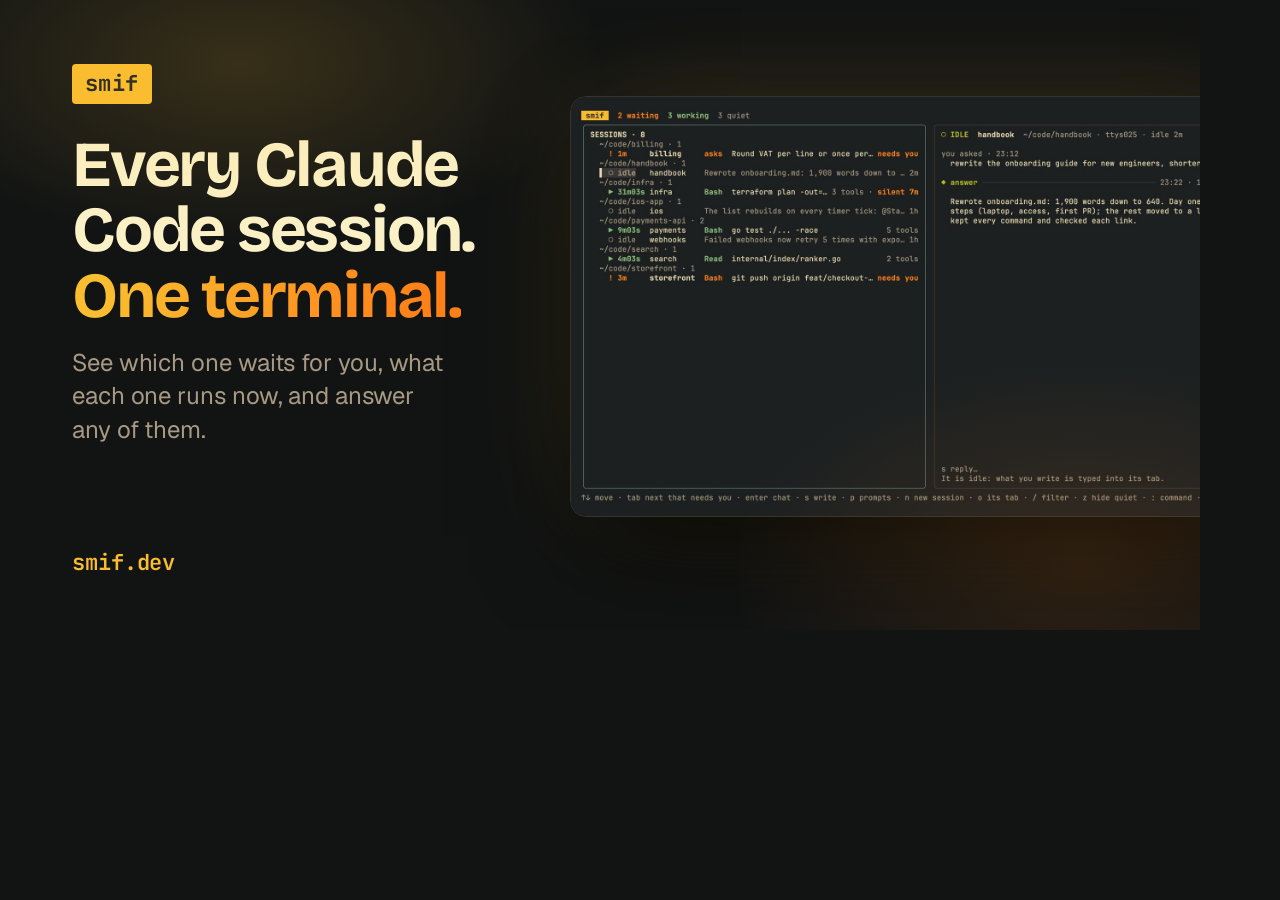
==== site/demo/og.html @ aadea9f7 "smif.dev landing page, recorded on staged sessions - site/: static page (no build, self-hosted fonts" ====
<!doctype html><html><head><meta charset="utf-8"><link rel="stylesheet" href="../styles.css">
<style>
body{width:1200px;height:630px;overflow:hidden;margin:0;background:#121414}
body::before{display:none}
.og{position:relative;width:1200px;height:630px;padding:64px 72px;overflow:hidden}
.og::after{content:"";position:absolute;inset:0;background:radial-gradient(520px 260px at 20% 10%,rgba(250,189,47,.16),transparent 70%),radial-gradient(500px 300px at 90% 90%,rgba(254,128,25,.12),transparent 70%);pointer-events:none}
.og h1{font:700 64px/1.02 var(--display);letter-spacing:-.035em;color:#fbf1c7;margin:28px 0 18px;max-width:11ch}
.og p{font:400 24px/1.4 var(--text);color:#a89984;max-width:24ch;margin:0}
.og .shot{position:absolute;right:-90px;top:96px;width:720px;border-radius:16px;overflow:hidden;border:1px solid rgba(235,219,178,.16);box-shadow:0 40px 100px -20px rgba(0,0,0,.9),0 0 120px -30px rgba(250,189,47,.3)}
.og .shot img{width:100%}
.og .url{position:absolute;left:72px;bottom:56px;font:600 22px/1 var(--mono);color:#fabd2f}
</style></head><body><div class="og">
<span class="badge badge--lg">smif</span>
<h1>Every Claude Code session. <span class="hl">One terminal.</span></h1>
<p>See which one waits for you, what each one runs now, and answer any of them.</p>
<div class="shot"><img src="../media/hero.jpg" alt=""></div>
<span class="url">smif.dev</span>
</div></body></html>
---- site/styles.css ----
/* smif.dev — Gruvbox dark, the product's own palette. */

@font-face { font-family: "Bricolage"; src: url(fonts/bricolage.woff2) format("woff2"); font-weight: 200 800; font-display: swap; }
@font-face { font-family: "Geist"; src: url(fonts/geist.woff2) format("woff2"); font-weight: 100 900; font-display: swap; }
@font-face { font-family: "JetBrains Mono"; src: url(fonts/jetbrains-mono.woff2) format("woff2"); font-weight: 100 800; font-display: swap; }

:root {
  --bg: #121414;
  --bg-2: #181a1b;
  --term: #1d2021;
  --panel: #232526;
  --panel-2: #2a2c2d;
  --line: rgba(235, 219, 178, .09);
  --line-2: rgba(235, 219, 178, .16);
  --fg: #ebdbb2;
  --fg-hi: #fbf1c7;
  --dim: #a89984;
  --mute: #7c6f64;
  --yellow: #fabd2f;
  --orange: #fe8019;
  --green: #b8bb26;
  --aqua: #8ec07c;
  --blue: #83a598;
  --red: #fb4934;
  --purple: #d3869b;

  --display: "Bricolage", ui-sans-serif, system-ui, sans-serif;
  --text: "Geist", ui-sans-serif, system-ui, -apple-system, "Segoe UI", sans-serif;
  --mono: "JetBrains Mono", ui-monospace, "SF Mono", Menlo, monospace;

  --r: 14px;
  --r-lg: 20px;
  --ease: cubic-bezier(.2, .7, .2, 1);
  color-scheme: dark;
}

*, *::before, *::after { box-sizing: border-box; }
html { overflow-x: clip; scroll-behavior: smooth; scroll-padding-top: 76px; -webkit-text-size-adjust: 100%; }
body {
  margin: 0; background: var(--bg); color: var(--fg);
  font: 400 17px/1.6 var(--text); letter-spacing: -.005em;
  -webkit-font-smoothing: antialiased; text-rendering: optimizeLegibility;
  overflow-x: clip;
}
body::before { /* film grain */
  content: ""; position: fixed; inset: 0; pointer-events: none; z-index: 100; opacity: .035;
  background-image: url("data:image/svg+xml;utf8,<svg xmlns='http://www.w3.org/2000/svg' width='160' height='160'><filter id='n'><feTurbulence type='fractalNoise' baseFrequency='.9' numOctaves='3' stitchTiles='stitch'/></filter><rect width='100%' height='100%' filter='url(%23n)'/></svg>");
}
img, video, svg { display: block; max-width: 100%; }
a { color: var(--yellow); text-decoration: none; }
a:hover { text-decoration: underline; text-underline-offset: 3px; }
code, kbd, pre { font-family: var(--mono); }
:not(pre) > code { font-size: .88em; color: var(--fg-hi); background: rgba(235, 219, 178, .07); border: 1px solid var(--line); padding: .08em .38em; border-radius: 6px; }
kbd {
  display: inline-block; min-width: 1.7em; padding: .05em .45em; font-size: .8em; line-height: 1.5; text-align: center;
  color: var(--fg-hi); background: linear-gradient(#34373a, #2a2c2e); border: 1px solid #45484b; border-bottom-width: 2px; border-radius: 6px;
}
:focus-visible { outline: 2px solid var(--yellow); outline-offset: 3px; border-radius: 6px; }
.skip { position: absolute; left: -999px; top: 8px; background: var(--yellow); color: #1d2021; padding: 8px 12px; border-radius: 8px; z-index: 200; }
.skip:focus { left: 12px; }

.wrap { width: min(1160px, 100% - 32px); margin-inline: auto; }
.wrap--wide { width: min(1320px, 100% - 32px); }
.wrap--narrow { width: min(820px, 100% - 32px); }

/* ---------- brand ---------- */
.badge {
  display: inline-block; font: 700 15px/1 var(--mono); letter-spacing: .02em;
  color: #1d2021; background: var(--yellow); padding: 6px 9px 6px; border-radius: 4px;
}
.badge--lg { font-size: 22px; padding: 9px 13px; }
.badge--xl { font-size: 34px; padding: 12px 18px; border-radius: 6px; box-shadow: 0 0 80px rgba(250, 189, 47, .35); }

/* ---------- nav ---------- */
.nav { position: sticky; top: 0; z-index: 50; backdrop-filter: saturate(1.4) blur(14px); -webkit-backdrop-filter: saturate(1.4) blur(14px);
  background: rgba(18, 20, 20, .72); border-bottom: 1px solid transparent; transition: border-color .3s; }
.nav.is-scrolled { border-bottom-color: var(--line); }
.nav__in { display: flex; align-items: center; gap: 24px; height: 64px; }
.brand:hover { text-decoration: none; }
.nav__links { display: flex; gap: 4px; margin-left: auto; }
.nav__links a { color: var(--dim); font-size: 15px; padding: 6px 12px; border-radius: 8px; transition: color .2s, background .2s; }
.nav__links a:hover, .nav__links a.is-active { color: var(--fg-hi); background: rgba(235, 219, 178, .06); text-decoration: none; }
@media (max-width: 820px) { .nav__links { display: none; } .nav .btn { margin-left: auto; } }

/* ---------- buttons, commands ---------- */
.btn { display: inline-flex; align-items: center; gap: 8px; font: 600 15px/1 var(--text); padding: 14px 20px; border-radius: 12px; border: 1px solid transparent; cursor: pointer; transition: transform .2s var(--ease), background .2s, border-color .2s, box-shadow .2s; }
.btn:hover { text-decoration: none; transform: translateY(-1px); }
.btn--primary { color: #1d2021; background: var(--yellow); box-shadow: 0 8px 30px -8px rgba(250, 189, 47, .55); }
.btn--primary:hover { box-shadow: 0 12px 36px -8px rgba(250, 189, 47, .7); }
.btn--ghost { color: var(--fg); border-color: var(--line-2); background: rgba(235, 219, 178, .03); }
.btn--ghost:hover { border-color: rgba(235, 219, 178, .3); }
.btn--sm { padding: 9px 13px; font-size: 14px; border-radius: 10px; }

.cmd {
  display: flex; align-items: center; gap: 12px; min-width: 0;
  font: 500 15px/1.4 var(--mono); color: var(--fg-hi);
  background: var(--term); border: 1px solid var(--line-2); border-radius: 12px; padding: 12px 10px 12px 16px;
  box-shadow: inset 0 1px 0 rgba(255, 255, 255, .03);
}
.cmd code { background: none; border: 0; padding: 0; font-size: inherit; white-space: nowrap; overflow-x: auto; scrollbar-width: none; flex: 1; min-width: 0; }
.cmd code::-webkit-scrollbar { display: none; }
.cmd__prompt { color: var(--green); user-select: none; }
.cmd__copy { flex: none; display: grid; place-items: center; width: 34px; height: 34px; color: var(--dim); background: transparent; border: 1px solid var(--line); border-radius: 8px; cursor: pointer; transition: color .2s, border-color .2s, background .2s; }
.cmd__copy:hover { color: var(--fg-hi); border-color: var(--line-2); background: rgba(235, 219, 178, .05); }
.cmd__copy.is-done { color: var(--green); border-color: rgba(184, 187, 38, .5); }
.cmd--plain { padding-right: 16px; }
.cmd__note { color: var(--mute); font-size: 13px; white-space: nowrap; }
.cmd__note code { font-size: 12px; }

/* ---------- hero ---------- */
.hero { position: relative; padding: 88px 0 40px; isolation: isolate; }
.hero__glow { position: absolute; inset: -120px 0 auto; height: 760px; z-index: -1; pointer-events: none;
  background:
    radial-gradient(600px 300px at 50% 18%, rgba(250, 189, 47, .16), transparent 70%),
    radial-gradient(500px 260px at 18% 40%, rgba(142, 192, 124, .09), transparent 70%),
    radial-gradient(520px 260px at 84% 36%, rgba(254, 128, 25, .10), transparent 70%);
  mask-image: linear-gradient(#000 55%, transparent);
}
.hero__glow::after { content: ""; position: absolute; inset: 0;
  background-image: linear-gradient(var(--line) 1px, transparent 1px), linear-gradient(90deg, var(--line) 1px, transparent 1px);
  background-size: 56px 56px; mask-image: radial-gradient(700px 380px at 50% 30%, #000, transparent 75%); opacity: .55; }
.hero__copy { text-align: center; }
.pill { display: inline-flex; align-items: center; gap: 9px; margin: 0 0 26px; font: 500 13px/1 var(--mono); color: var(--dim);
  padding: 8px 14px; border: 1px solid var(--line-2); border-radius: 99px; background: rgba(35, 37, 38, .6); }
.dot { width: 8px; height: 8px; border-radius: 50%; display: inline-block; }
.dot--live { background: var(--green); box-shadow: 0 0 0 0 rgba(184, 187, 38, .6); animation: live 2s infinite; }
@keyframes live { 0% { box-shadow: 0 0 0 0 rgba(184, 187, 38, .55); } 70% { box-shadow: 0 0 0 9px rgba(184, 187, 38, 0); } 100% { box-shadow: 0 0 0 0 rgba(184, 187, 38, 0); } }
.hero__title { font: 700 clamp(40px, 6.6vw, 82px)/1.02 var(--display); letter-spacing: -.035em; margin: 0 auto 24px; color: var(--fg-hi); max-width: 15ch; text-wrap: balance; }
.hl { background: linear-gradient(100deg, var(--yellow) 10%, var(--orange) 90%); -webkit-background-clip: text; background-clip: text; color: transparent; }
.hero__lede { font-size: clamp(17px, 1.6vw, 20px); color: var(--dim); max-width: 62ch; margin: 0 auto 34px; text-wrap: pretty; }
.hero__cta { display: flex; justify-content: center; align-items: stretch; gap: 12px; flex-wrap: wrap; }
.hero__cta .cmd { max-width: min(560px, 100%); }
.facts { display: flex; justify-content: center; flex-wrap: wrap; gap: 6px 22px; list-style: none; padding: 0; margin: 26px 0 64px; font: 500 13px/1 var(--mono); color: var(--mute); }
.facts li::before { content: "✓ "; color: var(--aqua); }
.note { text-align: center; color: var(--mute); font-size: 14px; margin: 18px auto 0; max-width: 70ch; }

/* ---------- terminal frame ---------- */
.term { margin: 0; border-radius: var(--r-lg); background: var(--term); border: 1px solid var(--line-2); overflow: hidden;
  box-shadow: 0 1px 0 rgba(255, 255, 255, .04) inset, 0 40px 120px -30px rgba(0, 0, 0, .8), 0 0 0 1px rgba(0, 0, 0, .4); }
.term--hero { box-shadow: 0 1px 0 rgba(255, 255, 255, .04) inset, 0 50px 140px -30px rgba(0, 0, 0, .9), 0 0 120px -40px rgba(250, 189, 47, .25); }
.term__bar { display: flex; align-items: center; gap: 12px; height: 40px; padding: 0 14px; background: linear-gradient(#26292a, #212324); border-bottom: 1px solid rgba(0, 0, 0, .5); }
.term__lights { display: flex; gap: 8px; }
.term__lights i { width: 12px; height: 12px; border-radius: 50%; background: #45484b; }
.term__lights i:nth-child(1) { background: #fb4934cc; } .term__lights i:nth-child(2) { background: #fabd2fcc; } .term__lights i:nth-child(3) { background: #b8bb26cc; }
.term__title { flex: 1; text-align: center; font: 500 13px/1 var(--mono); color: var(--mute); margin-right: 52px; }
.term__sound { width: 30px; height: 26px; display: grid; place-items: center; color: var(--dim); background: transparent; border: 1px solid var(--line); border-radius: 7px; cursor: pointer; }
.term__sound:hover { color: var(--fg-hi); }
.term__sound .i-play { display: none; }
.term.is-paused .term__sound .i-play { display: block; }
.term.is-paused .term__sound .i-pause { display: none; }
.term--hero .term__title { margin-right: 22px; }
.term__screen { position: relative; aspect-ratio: 1680 / 980; background: var(--term); }
.term__video { width: 100%; height: 100%; object-fit: cover; }

.callout { position: absolute; left: 50%; bottom: 7%; transform: translate(-50%, 12px); opacity: 0; display: flex; align-items: center; gap: 10px;
  max-width: min(92%, 620px); padding: 11px 16px; font: 500 15px/1.35 var(--text); color: var(--fg-hi);
  background: rgba(24, 26, 27, .86); backdrop-filter: blur(10px); -webkit-backdrop-filter: blur(10px);
  border: 1px solid var(--line-2); border-radius: 12px; box-shadow: 0 20px 50px -10px rgba(0, 0, 0, .7);
  transition: opacity .35s var(--ease), transform .35s var(--ease); pointer-events: none; }
.callout.is-on { opacity: 1; transform: translate(-50%, 0); }
.callout__glyph { flex: none; font: 700 15px/1 var(--mono); width: 26px; height: 26px; display: grid; place-items: center; border-radius: 7px; background: rgba(235, 219, 178, .08); }
.callout[data-k="wait"] .callout__glyph { color: var(--orange); background: rgba(254, 128, 25, .14); }
.callout[data-k="work"] .callout__glyph { color: var(--green); background: rgba(184, 187, 38, .14); }
.callout[data-k="new"] .callout__glyph { color: var(--yellow); background: rgba(250, 189, 47, .14); }
.callout[data-k="key"] .callout__glyph { color: var(--aqua); background: rgba(142, 192, 124, .14); }

.chapters { display: flex; gap: 6px; padding: 12px 14px 14px; background: #191b1c; border-top: 1px solid rgba(0, 0, 0, .5); overflow-x: auto; scrollbar-width: none; }
.chapters::-webkit-scrollbar { display: none; }
.chap { flex: 1 0 auto; min-width: 92px; text-align: left; padding: 8px 10px 9px; border: 0; border-radius: 9px; background: transparent; color: var(--mute); cursor: pointer; font: 500 12px/1.2 var(--mono); position: relative; transition: background .2s, color .2s; }
.chap:hover { background: rgba(235, 219, 178, .05); color: var(--dim); }
.chap.is-on { color: var(--fg-hi); }
.chap__bar { display: block; height: 3px; border-radius: 3px; margin-bottom: 7px; background: rgba(235, 219, 178, .1); overflow: hidden; }
.chap__bar i { display: block; height: 100%; width: 0; background: var(--yellow); border-radius: 3px; }
.chap.is-done .chap__bar i { width: 100%; background: rgba(250, 189, 47, .45); }

/* ---------- sections ---------- */
.section { padding: 120px 0; position: relative; }
.section--alt { background: linear-gradient(var(--bg-2), var(--bg-2)); border-block: 1px solid var(--line); }
.eyebrow { font: 600 13px/1 var(--mono); letter-spacing: .12em; text-transform: uppercase; color: var(--yellow); margin: 0 0 18px; }
.h2 { font: 700 clamp(32px, 4.4vw, 54px)/1.06 var(--display); letter-spacing: -.03em; color: var(--fg-hi); margin: 0 0 22px; text-wrap: balance; }
.h2 .dim { color: var(--mute); }
.lede { font-size: 19px; color: var(--dim); max-width: 64ch; margin: 0 0 56px; }
h3 { font: 650 20px/1.25 var(--display); letter-spacing: -.015em; color: var(--fg-hi); margin: 0 0 8px; }
p { margin: 0 0 12px; }

/* why: tabs */
.tabs-demo { position: relative; margin: 44px 0 40px; padding: 18px; border: 1px solid var(--line); border-radius: var(--r-lg); background: var(--bg-2); overflow: hidden; }
.tabbar { display: flex; gap: 6px; overflow: hidden; }
.tab { flex: 1 0 120px; position: relative; padding: 11px 14px 11px 30px; font: 500 13px/1 var(--mono); color: var(--mute); background: var(--panel); border: 1px solid var(--line); border-radius: 10px 10px 4px 4px; white-space: nowrap; }
.tab::before { content: ""; position: absolute; left: 13px; top: 50%; width: 7px; height: 7px; margin-top: -3.5px; border-radius: 50%; background: #504945; }
.tab--busy::before { background: var(--green); animation: blink 1.4s var(--d) infinite; }
.tab--waiting { color: var(--fg); }
.tab--waiting::before { background: var(--orange); animation: pulse 1.6s var(--d) infinite; }
@keyframes blink { 50% { opacity: .25; } }
@keyframes pulse { 0%, 100% { box-shadow: 0 0 0 0 rgba(254, 128, 25, .7); } 60% { box-shadow: 0 0 0 7px rgba(254, 128, 25, 0); } }
.tabs-demo__q { display: grid; place-items: center; height: 120px; font: 600 clamp(18px, 2.4vw, 26px)/1 var(--mono); color: var(--mute); }
.tabs-demo__q span { animation: qfade 4s infinite; }
@keyframes qfade { 0%, 100% { opacity: .35; } 50% { opacity: 1; color: var(--dim); } }

.grid3 { display: grid; grid-template-columns: repeat(3, 1fr); gap: 18px; }
.pain { min-width: 0; padding: 26px; border: 1px solid var(--line); border-radius: var(--r); background: var(--bg-2); }
.pain p { color: var(--dim); margin: 0; }
.punch { font: 600 clamp(20px, 2.4vw, 28px)/1.3 var(--display); letter-spacing: -.02em; color: var(--fg-hi); margin: 72px 0 32px; max-width: 32ch; }

.states { display: grid; grid-template-columns: repeat(2, 1fr); gap: 18px; }
.state { min-width: 0; padding: 22px 24px 20px; border: 1px solid var(--line); border-radius: var(--r); background: var(--bg-2); transition: border-color .3s, transform .3s var(--ease); }
.state:hover { transform: translateY(-2px); border-color: var(--line-2); }
.state p { color: var(--dim); margin: 0; }
.row { display: flex; align-items: center; gap: 12px; margin: 0 0 18px; padding: 12px 14px; font: 500 14px/1.2 var(--mono); background: var(--term); border: 1px solid var(--line); border-radius: 10px; white-space: nowrap; overflow: hidden; }
.row .g { font-weight: 700; width: 12px; }
.row .t { width: 52px; }
.row b { color: var(--fg-hi); width: 92px; flex: none; overflow: hidden; text-overflow: ellipsis; }
.row em { font-style: normal; font-weight: 600; }
.row .m { color: var(--dim); overflow: hidden; text-overflow: ellipsis; flex: 1; min-width: 0; }
.row .m--b { color: var(--fg-hi); font-weight: 600; }
.row .c { color: var(--mute); }
.row .tag { color: var(--orange); font-weight: 700; }
.state--wait .g, .state--wait .t, .state--wait em { color: var(--orange); }
.state--work .g, .state--work .t, .state--work em { color: var(--green); }
.state--new .g, .state--new .t { color: var(--yellow); }
.state--idle .g, .state--idle .t { color: var(--mute); }
.state--wait .g { animation: blink 1.6s infinite; }

/* how: flow */
.flow { display: grid; grid-template-columns: 1fr 110px .9fr 110px 1fr; align-items: center; margin-bottom: 72px; }
.flow__col { display: grid; gap: 12px; }
.flow__head { font: 600 12px/1 var(--mono); letter-spacing: .12em; text-transform: uppercase; color: var(--mute); margin: 0 0 4px; }
.node { padding: 14px 16px; border: 1px solid var(--line-2); border-radius: 12px; background: var(--panel); }
.node code { background: none; border: 0; padding: 0; display: block; color: var(--fg-hi); font-size: 14px; margin-bottom: 4px; }
.node span { color: var(--mute); font-size: 14px; }
.node--out code { color: var(--yellow); }
.flow__wire { height: 300px; }
.flow__wire svg { width: 100%; height: 100%; overflow: visible; }
.wire { fill: none; stroke: var(--line-2); stroke-width: 1.5; stroke-dasharray: 4 6; animation: dash 1.2s linear infinite; vector-effect: non-scaling-stroke; }
@keyframes dash { to { stroke-dashoffset: -20; } }
.pkt { fill: var(--yellow); filter: drop-shadow(0 0 6px rgba(250, 189, 47, .9)); }
.pkt--b { fill: var(--green); filter: drop-shadow(0 0 6px rgba(184, 187, 38, .9)); }
.pkt--c { fill: var(--orange); filter: drop-shadow(0 0 6px rgba(254, 128, 25, .9)); }
.pkt--d { fill: var(--aqua); filter: drop-shadow(0 0 6px rgba(142, 192, 124, .9)); }
.core { position: relative; text-align: center; padding: 34px 20px 28px; border-radius: 20px; border: 1px solid rgba(250, 189, 47, .35);
  background: radial-gradient(120% 90% at 50% 0%, rgba(250, 189, 47, .12), transparent 60%), var(--panel); }
.core p { color: var(--dim); margin: 14px 0 10px; font-weight: 600; }
.core ul { list-style: none; margin: 0; padding: 0; font: 500 13px/1.9 var(--mono); color: var(--mute); }
.core__pulse { position: absolute; inset: -1px; border-radius: 20px; border: 1px solid rgba(250, 189, 47, .5); animation: ring 2.6s var(--ease) infinite; }
@keyframes drop { to { top: calc(100% - 13px); } }
@keyframes ring { 0% { opacity: .8; transform: scale(1); } 100% { opacity: 0; transform: scale(1.12); } }

.steps { list-style: none; padding: 0; margin: 0; display: grid; grid-template-columns: repeat(3, 1fr); gap: 18px; }
.steps li { display: flex; gap: 16px; padding: 24px; border: 1px solid var(--line); border-radius: var(--r); background: var(--bg); }
.steps p { color: var(--dim); margin: 0; }
.steps__n { flex: none; display: grid; place-items: center; width: 34px; height: 34px; border-radius: 10px; font: 700 15px/1 var(--mono); color: #1d2021; background: var(--yellow); }

/* features: bento */
.bento { display: grid; grid-template-columns: repeat(3, 1fr); gap: 18px; margin-top: 48px; }
.card { min-width: 0; position: relative; padding: 28px; border: 1px solid var(--line); border-radius: var(--r-lg); background: linear-gradient(180deg, rgba(235, 219, 178, .025), transparent 40%), var(--bg-2); overflow: hidden; transition: border-color .3s, transform .3s var(--ease); }
.card:hover { border-color: var(--line-2); }
.card > p, .card__copy p { color: var(--dim); }
.card--wide { grid-column: 1 / -1; display: grid; grid-template-columns: .85fr 1.4fr; gap: 36px; align-items: center; padding: 36px; }
.card--wide h3 { font-size: 30px; }
.term--card { border-radius: 14px; }
.term--card .term__bar { height: 34px; }
.term--card .term__title { margin-right: 52px; }

.toasts { position: relative; height: 190px; margin-top: 18px; }
.toast { position: absolute; left: 0; right: 0; top: 0; display: grid; gap: 2px; padding: 12px 14px 12px 54px; font-size: 13.5px; line-height: 1.35;
  background: rgba(58, 60, 62, .75); backdrop-filter: blur(16px); -webkit-backdrop-filter: blur(16px); border: 1px solid rgba(255, 255, 255, .08); border-radius: 16px;
  box-shadow: 0 14px 30px -12px rgba(0, 0, 0, .7); opacity: 0; transform: translateY(-14px) scale(.97); }
.toast::before { content: ""; position: absolute; left: 13px; top: 13px; width: 30px; height: 30px; border-radius: 8px; background: var(--yellow) url("data:image/svg+xml;utf8,<svg xmlns='http://www.w3.org/2000/svg' viewBox='0 0 30 30'><text x='15' y='20' font-family='monospace' font-weight='700' font-size='12' text-anchor='middle' fill='%231d2021'>smif</text></svg>") center/100% no-repeat; }
.toast b { color: var(--fg-hi); font-weight: 600; }
.toast span:not(.toast__app) { color: var(--dim); }
.toast__app { position: absolute; right: 14px; top: 12px; font-size: 11px; color: var(--mute); }
.card.is-in .toast { animation: toast 9s var(--ease) infinite; }
.card.is-in .toast:nth-child(2) { animation-delay: 3s; }
.card.is-in .toast:nth-child(3) { animation-delay: 6s; }
@keyframes toast {
  0% { opacity: 0; transform: translateY(-14px) scale(.97); }
  4%, 30% { opacity: 1; transform: translateY(0) scale(1); }
  36%, 62% { opacity: .85; transform: translateY(64px) scale(.97); }
  68%, 94% { opacity: .5; transform: translateY(124px) scale(.94); }
  100% { opacity: 0; transform: translateY(150px) scale(.92); }
}

.code { margin: 18px 0 0; padding: 16px 18px; font-size: 13px; line-height: 1.75; color: var(--fg); background: var(--term); border: 1px solid var(--line); border-radius: 12px; overflow-x: auto; }
.code .k { color: var(--orange); } .code .n { color: var(--aqua); } .code .s { color: var(--green); }

.statusline { margin-top: 22px; display: flex; flex-wrap: wrap; align-items: center; gap: 8px; padding: 12px 14px; font: 500 13px/1.4 var(--mono); background: var(--term); border: 1px solid var(--line); border-radius: 10px; }
.sl__model { color: var(--purple); } .sl__dir { color: var(--blue); } .sl__sep { color: #504945; }
.sl__wait { color: var(--orange); font-weight: 700; } .sl__new { color: var(--yellow); font-weight: 700; }
.card.is-in .sl__wait { animation: blink 1.8s 3; }

.newsess { margin-top: 22px; display: flex; align-items: center; gap: 12px; padding: 12px 14px; font: 500 13px/1.4 var(--mono); color: var(--dim); background: var(--term); border: 1px solid var(--line); border-radius: 10px; overflow: hidden; white-space: nowrap; }
.ns__k { flex: none; display: grid; place-items: center; width: 26px; height: 26px; border-radius: 6px; color: #1d2021; background: var(--aqua); font-weight: 700; }
.ns__line { overflow: hidden; text-overflow: ellipsis; }
.ns__type { color: var(--fg-hi); }
.caret { display: inline-block; width: 8px; height: 15px; margin-left: 1px; vertical-align: -2px; background: var(--fg); animation: caret 1s steps(1) infinite; }
@keyframes caret { 50% { opacity: 0; } }

.mail { margin-top: 22px; display: grid; grid-template-columns: auto 1fr auto; align-items: center; gap: 12px; padding: 14px; font: 500 13px/1.3 var(--mono); background: var(--term); border: 1px solid var(--line); border-radius: 10px; }
.mail__a, .mail__b { padding: 6px 9px; border-radius: 7px; background: var(--panel-2); color: var(--fg-hi); }
.mail__arrow { position: relative; height: 2px; background: var(--line-2); }
.mail__arrow i { position: absolute; top: -4px; left: 0; width: 10px; height: 10px; border-radius: 3px; background: var(--yellow); box-shadow: 0 0 10px rgba(250, 189, 47, .8); }
.card.is-in .mail__arrow i { animation: envelope 2.6s var(--ease) infinite; }
@keyframes envelope { 0% { left: 0; opacity: 0; } 10% { opacity: 1; } 80% { left: calc(100% - 10px); opacity: 1; } 100% { left: calc(100% - 10px); opacity: 0; } }
.mail__msg { grid-column: 1 / -1; color: var(--green); }

/* keys */
.keys { margin-top: 44px; display: grid; grid-template-columns: 1.3fr 1fr; gap: 36px; align-items: center; }
.keys__board { display: grid; grid-template-columns: repeat(6, minmax(0, 1fr)); gap: 10px; }
.key { height: 64px; font: 600 17px/1 var(--mono); color: var(--fg-hi); cursor: pointer;
  background: linear-gradient(180deg, #34373a, #2a2c2e); border: 1px solid #45484b; border-bottom-width: 4px; border-radius: 12px;
  box-shadow: 0 8px 20px -10px rgba(0, 0, 0, .8); transition: transform .08s, border-bottom-width .08s, background .2s, color .2s, box-shadow .2s; }
.key--wide { grid-column: span 2; }
.key:hover { color: var(--yellow); }
.key.is-down { transform: translateY(3px); border-bottom-width: 1px; background: linear-gradient(180deg, #3d3a2a, #33301f); color: var(--yellow); box-shadow: 0 0 30px -6px rgba(250, 189, 47, .5); }
.keys__desc { min-height: 5em; margin: 0; font: 500 clamp(18px, 2vw, 22px)/1.45 var(--display); color: var(--fg); padding: 26px; border: 1px solid var(--line); border-radius: var(--r-lg); background: var(--bg); }
.keys__desc b { display: block; font: 700 14px/1 var(--mono); color: var(--yellow); margin-bottom: 10px; }

/* principles */
.grid4 { display: grid; grid-template-columns: repeat(4, 1fr); gap: 18px; margin-top: 44px; }
.principle { padding: 26px; border: 1px solid var(--line); border-radius: var(--r); background: var(--bg-2); }
.principle p { color: var(--dim); margin: 0; font-size: 16px; }
.principle__i { display: grid; place-items: center; width: 42px; height: 42px; margin-bottom: 18px; border-radius: 12px; font-size: 20px; background: rgba(250, 189, 47, .1); color: var(--yellow); border: 1px solid rgba(250, 189, 47, .2); }

/* install */
.install { margin-top: 36px; padding: 28px; border: 1px solid var(--line-2); border-radius: var(--r-lg); background: var(--bg); }
.install__tabs { display: inline-flex; gap: 4px; padding: 4px; margin-bottom: 16px; border: 1px solid var(--line); border-radius: 11px; background: var(--bg-2); }
.install__tabs button { font: 600 14px/1 var(--text); color: var(--dim); background: transparent; border: 0; padding: 9px 14px; border-radius: 8px; cursor: pointer; }
.install__tabs button[aria-selected="true"] { color: #1d2021; background: var(--yellow); }
.install__then { list-style: none; padding: 0; margin: 14px 0 0; display: grid; gap: 10px; }
.install__req { color: var(--mute); font-size: 14px; margin: 18px 0 0; }

/* faq */
.faq { margin-top: 32px; border-top: 1px solid var(--line); }
.faq details { border-bottom: 1px solid var(--line); }
.faq summary { list-style: none; cursor: pointer; padding: 22px 40px 22px 0; position: relative; font: 600 19px/1.35 var(--display); color: var(--fg-hi); }
.faq summary::-webkit-details-marker { display: none; }
.faq summary::after { content: "+"; position: absolute; right: 4px; top: 50%; transform: translateY(-50%); font: 400 26px/1 var(--mono); color: var(--yellow); transition: transform .25s var(--ease); }
.faq details[open] summary::after { transform: translateY(-50%) rotate(45deg); }
.faq details p { color: var(--dim); margin: 0 0 24px; max-width: 68ch; }

/* final */
.final { padding: 140px 0; text-align: center; position: relative; overflow: hidden; }
.final::before { content: ""; position: absolute; inset: auto 0 -260px; height: 520px; background: radial-gradient(600px 260px at 50% 50%, rgba(250, 189, 47, .12), transparent 70%); pointer-events: none; }
.final__in { position: relative; display: grid; justify-items: center; gap: 24px; }
.final .cmd { max-width: min(560px, 100%); width: 100%; }
.final .h2 { margin: 6px 0 4px; }

.foot { border-top: 1px solid var(--line); padding: 34px 0 48px; color: var(--mute); font-size: 14px; }
.foot__in { display: grid; gap: 6px; }
.foot .badge { font-size: 12px; padding: 4px 6px; margin-right: 4px; }
.foot__legal { font-size: 13px; }

.toast-copy { position: fixed; left: 50%; bottom: 28px; transform: translate(-50%, 20px); opacity: 0; z-index: 120; padding: 10px 16px; font: 600 14px/1 var(--text); color: #1d2021; background: var(--green); border-radius: 10px; transition: opacity .25s, transform .25s var(--ease); pointer-events: none; }
.toast-copy.is-on { opacity: 1; transform: translate(-50%, 0); }

/* reveal on scroll */
.reveal { opacity: 0; transform: translateY(22px); transition: opacity .8s var(--ease), transform .8s var(--ease); transition-delay: var(--rd, 0s); }
.reveal.is-in { opacity: 1; transform: none; }
.no-js .reveal { opacity: 1; transform: none; }

/* ---------- responsive ---------- */
@media (max-width: 1000px) {
  .flow { grid-template-columns: 1fr; gap: 0; }
  .flow__wire { height: 64px; width: 100%; position: relative; }
  .flow__wire svg { display: none; }
  .flow__wire::before { content: ""; position: absolute; left: 50%; top: 6px; bottom: 6px; border-left: 1.5px dashed var(--line-2); }
  .flow__wire::after { content: ""; position: absolute; left: calc(50% - 3px); top: 6px; width: 7px; height: 7px; border-radius: 50%; background: var(--yellow); box-shadow: 0 0 8px rgba(250, 189, 47, .9); animation: drop 1.6s linear infinite; }
  .core { margin: 0 auto; width: min(360px, 100%); }
  .bento { grid-template-columns: 1fr 1fr; }
  .card--wide { grid-template-columns: 1fr; }
  .grid4 { grid-template-columns: 1fr 1fr; }
  .keys { grid-template-columns: 1fr; }
}
@media (max-width: 720px) {
  body { font-size: 16px; }
  .hero { padding-top: 56px; }
  .section { padding: 84px 0; }
  .grid3, .steps, .states, .bento, .grid4 { grid-template-columns: 1fr; }
  .card, .card--wide { padding: 22px; }
  .hero__cta { flex-direction: column; align-items: stretch; }
  .hero__cta .btn { justify-content: center; }
  .cmd { font-size: 13px; }
  .cmd__note { display: none; }
  .callout { font-size: 12.5px; padding: 8px 11px; bottom: 5%; }
  .callout__glyph { width: 20px; height: 20px; font-size: 12px; }
  .term__title { margin-right: 0; }
  .keys__board { grid-template-columns: repeat(4, minmax(0, 1fr)); }
  .keys__board .key--wide { grid-column: span 2; }
  .key { height: 54px; font-size: 15px; }
  .chap { min-width: 84px; }
  .tab { flex-basis: 96px; }
}

@media (prefers-reduced-motion: reduce) {
  *, *::before, *::after { animation: none !important; transition: none !important; scroll-behavior: auto !important; }
  .reveal { opacity: 1; transform: none; }
  .toast { position: relative; opacity: 1; transform: none; margin-bottom: 8px; }
  .toasts { height: auto; }
}
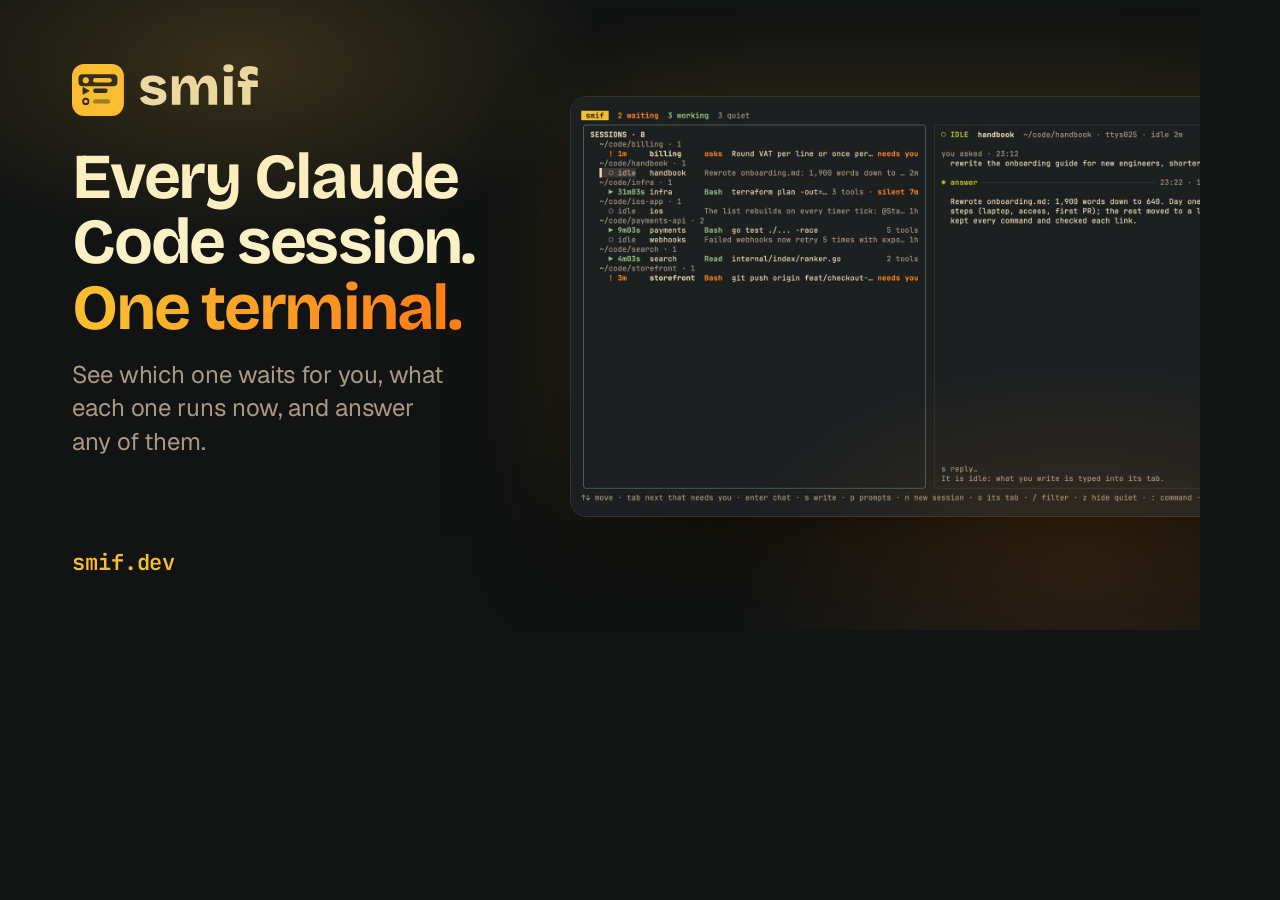
==== commit 4c9e1e47: "Logo, and a README built on the real recordings - docs/brand: the smif mark (the session list, top r" ====
--- a/site/demo/og.html
+++ b/site/demo/og.html
@@ -10,7 +10,7 @@
 .og .shot img{width:100%}
 .og .url{position:absolute;left:72px;bottom:56px;font:600 22px/1 var(--mono);color:#fabd2f}
 </style></head><body><div class="og">
-<span class="badge badge--lg">smif</span>
+<img src="../logo.svg" alt="smif" height="52" style="display:block">
 <h1>Every Claude Code session. <span class="hl">One terminal.</span></h1>
 <p>See which one waits for you, what each one runs now, and answer any of them.</p>
 <div class="shot"><img src="../media/hero.jpg" alt=""></div>
--- a/site/styles.css
+++ b/site/styles.css
@@ -77,6 +77,7 @@
 .nav.is-scrolled { border-bottom-color: var(--line); }
 .nav__in { display: flex; align-items: center; gap: 24px; height: 64px; }
 .brand:hover { text-decoration: none; }
+.brand img { display: block; height: 30px; width: auto; }
 .nav__links { display: flex; gap: 4px; margin-left: auto; }
 .nav__links a { color: var(--dim); font-size: 15px; padding: 6px 12px; border-radius: 8px; transition: color .2s, background .2s; }
 .nav__links a:hover, .nav__links a.is-active { color: var(--fg-hi); background: rgba(235, 219, 178, .06); text-decoration: none; }
@@ -347,7 +348,8 @@
 
 .foot { border-top: 1px solid var(--line); padding: 34px 0 48px; color: var(--mute); font-size: 14px; }
 .foot__in { display: grid; gap: 6px; }
-.foot .badge { font-size: 12px; padding: 4px 6px; margin-right: 4px; }
+.foot__mark { display: inline-block; vertical-align: -4px; margin-right: 4px; border-radius: 4px; }
+.final__mark { display: block; margin: 0 auto; filter: drop-shadow(0 0 48px rgba(250, 189, 47, .4)); }
 .foot__legal { font-size: 13px; }
 
 .toast-copy { position: fixed; left: 50%; bottom: 28px; transform: translate(-50%, 20px); opacity: 0; z-index: 120; padding: 10px 16px; font: 600 14px/1 var(--text); color: #1d2021; background: var(--green); border-radius: 10px; transition: opacity .25s, transform .25s var(--ease); pointer-events: none; }
